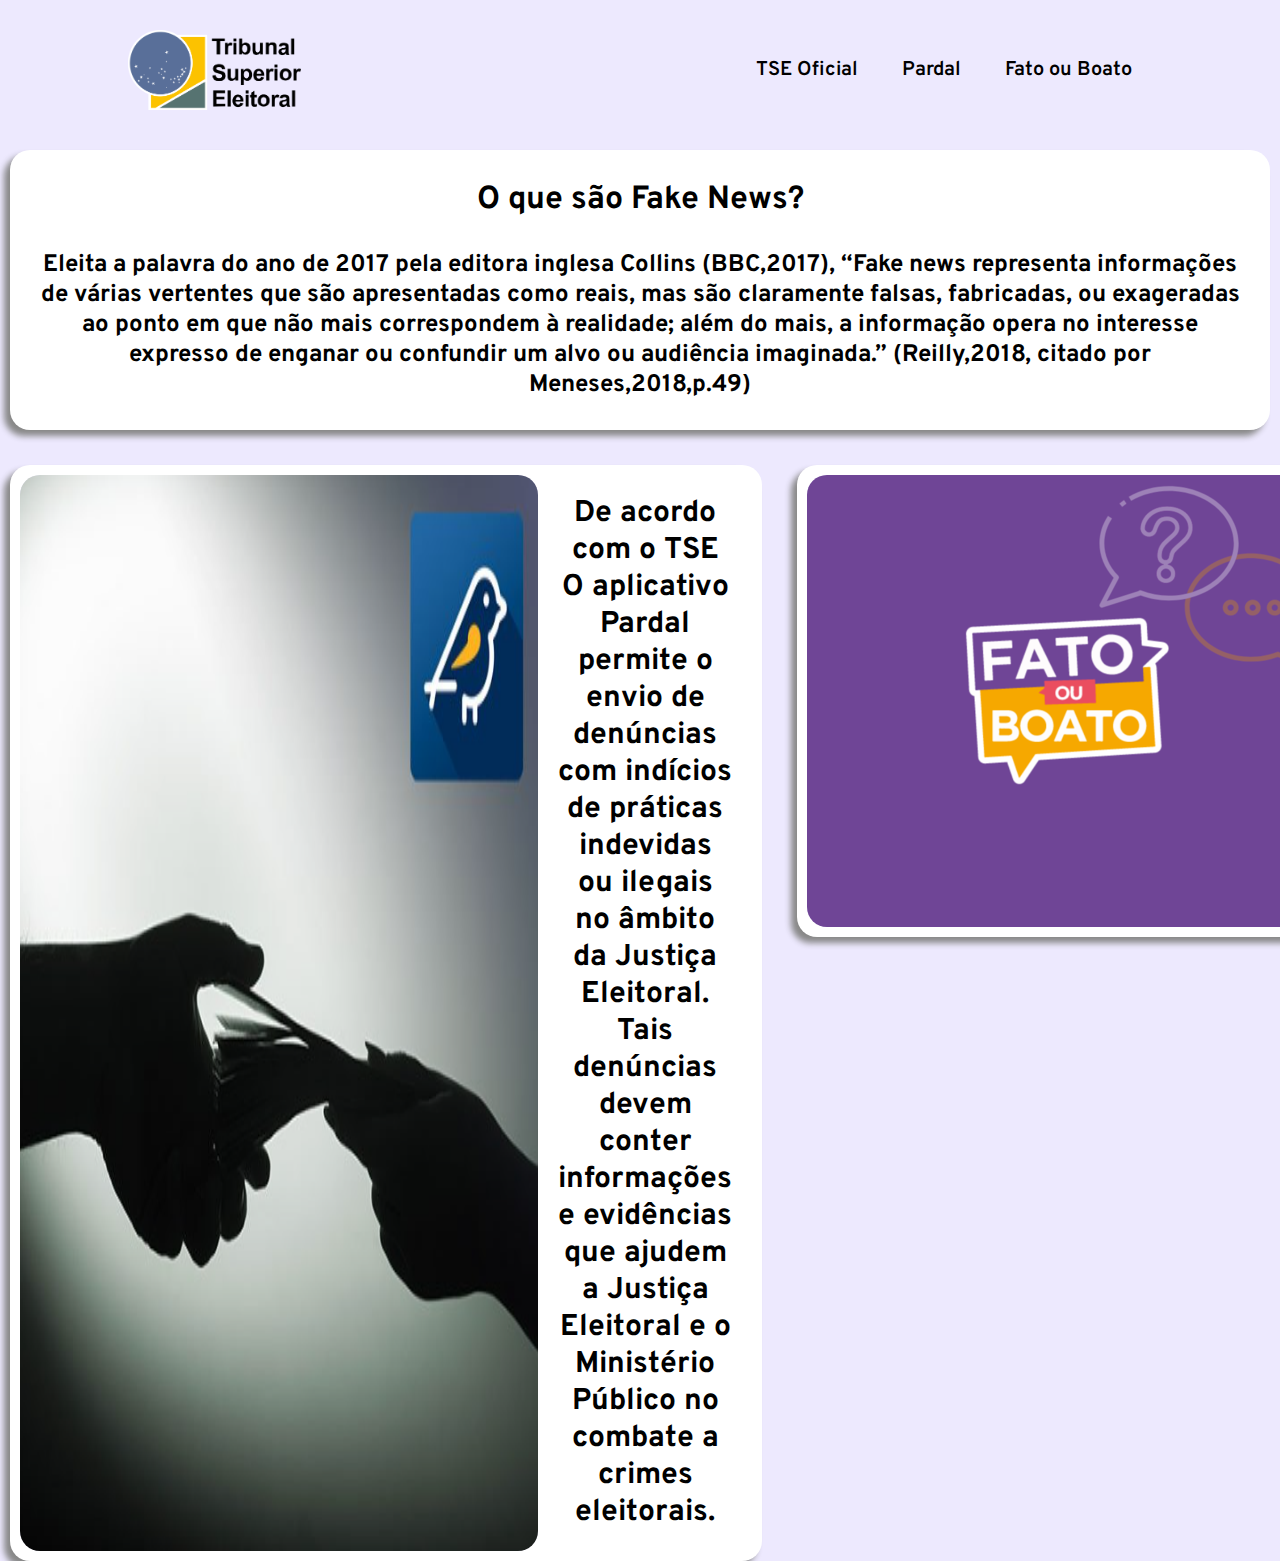
==== index.html @ 6caa854d "Atualização do site" ====
<!DOCTYPE html>
<html lang="pt-br">
<head>
    <meta charset="UTF-8">
    <meta http-equiv="X-UA-Compatible" content="IE=edge">
    <meta name="viewport" content="width=device-width, initial-scale=1.0">
    <title>SiteFakeNews</title>
    <link rel="stylesheet" href="style.css">
    
</head>
<body>
    <div class="header">
        <img class="logo" src="Imagens/tse-logo.png" alt="">
        <div>
            <ul class="navecao">
                <li><a target="_blank" href="https://www.tse.jus.br/">TSE Oficial</a></li>
                <li><a target="_blank" href="https://www.tse.jus.br/eleicoes/eleicoes-2022/aplicativos-justica-eleitoral">Pardal</a></li>
                <li><a target="_blank" href="https://www.justicaeleitoral.jus.br/fato-ou-boato/#">Fato ou Boato</a></li>
            </ul>
        </div>
    </div>
    
    <div class="oquesaofakenews">
        <h1>O que são Fake News?</h1>
        <h2>Eleita a palavra do ano de 2017 pela editora inglesa Collins (BBC,2017), “Fake news representa informações de várias vertentes
            que são apresentadas como reais, mas são claramente
            falsas, fabricadas, ou exageradas ao ponto em que
            não mais correspondem à realidade; além do mais,
            a informação opera no interesse expresso de enganar ou confundir um alvo ou audiência imaginada.”
            (Reilly,2018, citado por Meneses,2018,p.49)</h2>
    </div>

    <div class="container">
        <a class="linkdopardal" href="https://www.tse.jus.br/eleicoes/eleicoes-2022/aplicativos-justica-eleitoral" target="_blank">
        <div class="pardal">
            <img  style="border-radius: 20px ;" src="Imagens/Pardal.PNG" alt="">
            <h2>De acordo com o TSE O aplicativo Pardal permite o envio de denúncias com indícios de práticas indevidas ou ilegais no âmbito da Justiça Eleitoral. Tais denúncias devem conter informações e evidências que ajudem a Justiça Eleitoral e o Ministério Público no combate a crimes eleitorais.</h2>
        </div>
        </a>
        
        <a href="https://www.justicaeleitoral.jus.br/fato-ou-boato/#" target="_blank">
        <div class="fatoouboato">
            <img style="border-radius: 20px ;" src="Imagens/banner-fato-boato-grande.png" alt="">
            <h2>Ferramente de verificação de Fake News e notícias do meio</h2>
        
    </div>
</body>
</html>
---- style.css ----
@import url('https://fonts.googleapis.com/css2?family=Overpass&display=swap');

*{
    box-sizing: border-box;
    margin: 0;
    padding: 0;
    background-color: #EDE9FE;
}

li,a{
    font-family: 'Overpass', sans-serif;
    font-weight: 600;
    font-size: 20px;
    color: black;
    text-decoration: none;
}

.header{
    display: flex;
    justify-content: space-between;
    align-items: center;
    padding: 30px 10%;
}

.logo{
    float: left;
    height: 80px;
}

.navegacao{
    list-style: none;
}

.navegacao,li {
    display: inline-block;
    padding: 0px 20px;
}

.navegacao,li,a {
    transition: all 0.2s ease 0s;
}

.navegacao,li,a:hover {
    color: rgb(162, 0, 255);
}

.oquesaofakenews,h1,h2{
    background-color: white;
    padding: 10px;
    margin: 10px;
    border-radius: 20px;
    font-family: 'Overpass', sans-serif;
    text-align: center;
    
}

.oquesaofakenews{
    box-shadow: -6px 6px 6px #888;
    margin-bottom: 25px;
}

.pardal{
    display: flex;
    background-color: white;
    padding: 10px;
    margin: 10px;
    border-radius: 20px;
    font-family: 'Overpass', sans-serif;
    text-align: center;
    float: left;
    box-shadow: -6px 6px 6px #888;

}

.fatoouboato{
    display: flex;
    background-color: white;
    padding: 10px;
    margin: 10px;
    border-radius: 20px;
    font-family: 'Overpass', sans-serif;
    text-align: center;
    float: right;
    box-shadow: -6px 6px 6px #888;
    margin-right: 20px;
    margin-left: 25px;
    transition: all 0.2s ease 0s;

}
.container{
    display: flex;
    height: 500px;
}

.linkdopardal::after,.linkdopardal::before{
    content: "";
    position: absolute;
    opacity: 0.3;
    background: #000;
    border-radius: inherit;
    left: 0;
    bottom: 0;
    z-index: -1;
}


.linkdopardal:hover{
    transform: translate(12px, -12px);
}

.linkdopardal:hover::after{
    transform: translate(6px, 6px);
}
.linkdopardal:hover::before{
    transform: translate(12px, 12px);
}

.fatoouboato::after,.fatoouboato::before{
    content: "";
    position: absolute;
    opacity: 0.3;
    background: #000;
    border-radius: inherit;
    left: 0;
    bottom: 0;
    z-index: -1;
}

.fatoouboato:hover{
    transform: translate(12px, -12px);
}

.fatoouboato:hover::after{
    transform: translate(6px, 6px);
}
.fatoouboato:hover::before{
    transform: translate(12px, 12px);
}
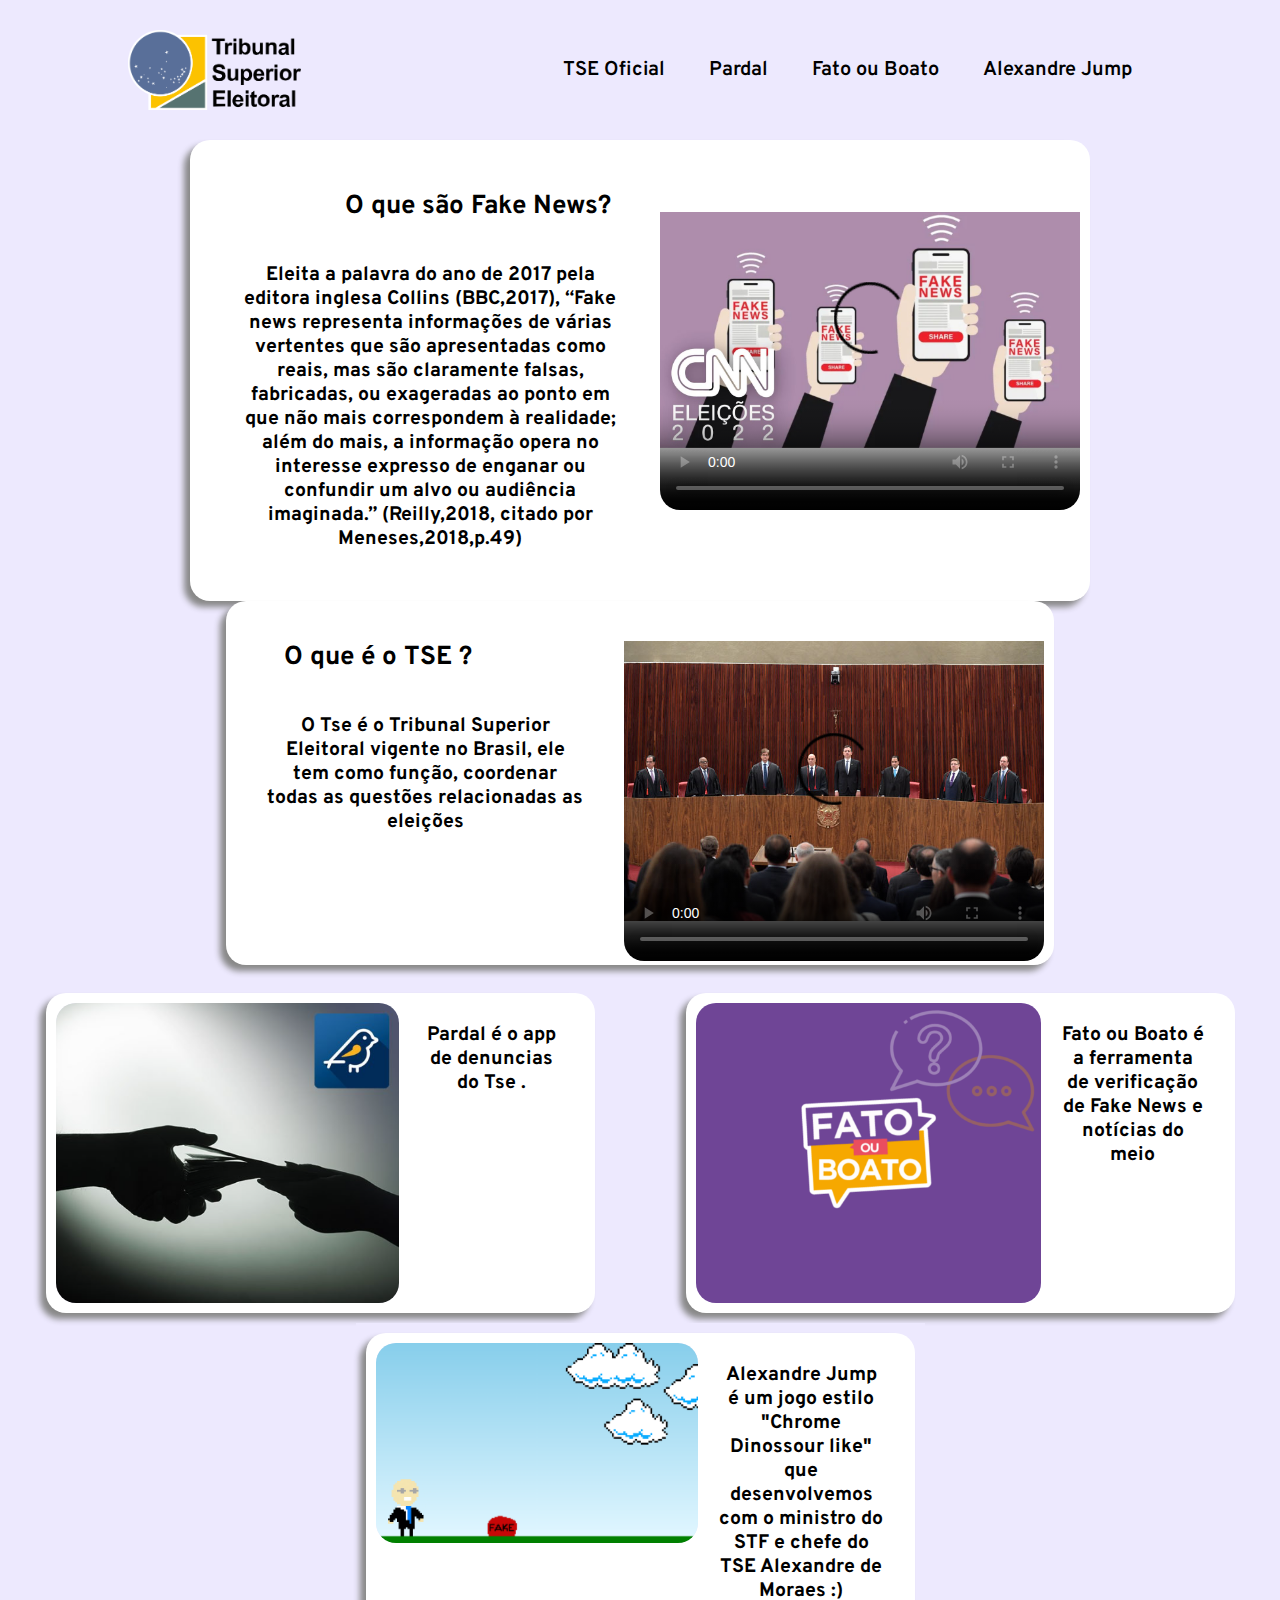
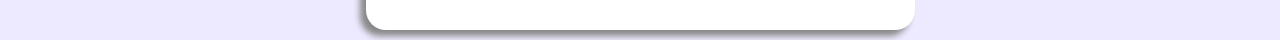
==== commit 8ccc6c1e: "Atualização2" ====
--- a/index.html
+++ b/index.html
@@ -16,33 +16,71 @@
                 <li><a target="_blank" href="https://www.tse.jus.br/">TSE Oficial</a></li>
                 <li><a target="_blank" href="https://www.tse.jus.br/eleicoes/eleicoes-2022/aplicativos-justica-eleitoral">Pardal</a></li>
                 <li><a target="_blank" href="https://www.justicaeleitoral.jus.br/fato-ou-boato/#">Fato ou Boato</a></li>
+                <li><a target="_blank" href="game.html">Alexandre Jump</a></li>
             </ul>
         </div>
     </div>
-    
-    <div class="oquesaofakenews">
-        <h1>O que são Fake News?</h1>
-        <h2>Eleita a palavra do ano de 2017 pela editora inglesa Collins (BBC,2017), “Fake news representa informações de várias vertentes
-            que são apresentadas como reais, mas são claramente
-            falsas, fabricadas, ou exageradas ao ponto em que
-            não mais correspondem à realidade; além do mais,
-            a informação opera no interesse expresso de enganar ou confundir um alvo ou audiência imaginada.”
-            (Reilly,2018, citado por Meneses,2018,p.49)</h2>
+    <div class="container0">
+        <div class="oquesaofakenews">
+            <div class="textooquesaofakenews">
+            <div class="containerh">
+                <div class="h1doh">
+                <h1>O que são Fake News?</h1>
+                </div>
+                <div class="h2doh">
+                <h2>Eleita a palavra do ano de 2017 pela editora inglesa Collins (BBC,2017), “Fake news representa informações de várias vertentes
+                que são apresentadas como reais, mas são claramente
+                falsas, fabricadas, ou exageradas ao ponto em que
+                não mais correspondem à realidade; além do mais,
+                a informação opera no interesse expresso de enganar ou confundir um alvo ou audiência imaginada.”
+                (Reilly,2018, citado por Meneses,2018,p.49)</h2>
+                </div>
+            </div>
+            </div>
+            <div style = " background-color: white;"class="videooquesaofakews">
+            <video style="border-radius:20px; background-color: white; " width="420" height="360" controls poster="Imagens/maxresdefault.jpg"> 
+                <source src="Imagens/4 em cada 10 brasileiros afirmam receber fake news diariamente _ LIVE CNN.mp4" type="video/mp4">
+            </video>
+            </div>
+        </div>
+        <div class="sobretse">
+            <div class="textooqueetse">
+                <h1 class="tseh1">O que é o TSE ?</h1>
+                <div class="filhotseh2">
+                <h2>O Tse é o Tribunal Superior Eleitoral vigente no Brasil, ele tem como função, coordenar todas as questões relacionadas as eleições</h2>
+                </div>
+            </div>
+            <div style="background-color: white;" class="tsevideo">
+                <video style="border-radius:20px; background-color: white; " width="420" height="360" controls poster="Imagens/tsethumb.jpg"> 
+                    <source src="Imagens/Entenda como funciona a composição do TSE _ EXPRESSO CNN.mp4"      type="video/mp4">
+            </div>
+
+
+        </div>
+    </div>
+    <div class="container">
+        <a href="https://www.tse.jus.br/eleicoes/eleicoes-2022/aplicativos-justica-eleitoral" target="_blank">
+            <div class="pardal">
+                <img  style="border-radius: 20px ; height: 300px;" src="Imagens/Pardal.PNG" alt="">
+                <h2>Pardal é o app de denuncias do Tse .</h2>
+            </div>
+        </a>
+        <a href="https://www.justicaeleitoral.jus.br/fato-ou-boato/#" target="_blank">
+            <div class="fatoouboato">
+                <img style="border-radius: 20px ;height: 300px;" src="Imagens/banner-fato-boato-grande.png" alt="">
+                <h2>Fato ou Boato é a ferramenta de verificação de Fake News e notícias do meio</h2>
+
+            </div>
+        </a>
+        <a href="game.html" target="_blank">
+            <div class="alexandrejumper">
+                <img style="border-radius: 20px ;height: 200px;" src="Imagens/ThumbJump.png">
+                <h2>Alexandre Jump é um jogo estilo "Chrome Dinossour like" que desenvolvemos com o ministro do STF e chefe do TSE Alexandre de Moraes :)</h2>
+            </div>
+        </a>   
     </div>
 
-    <div class="container">
-        <a class="linkdopardal" href="https://www.tse.jus.br/eleicoes/eleicoes-2022/aplicativos-justica-eleitoral" target="_blank">
-        <div class="pardal">
-            <img  style="border-radius: 20px ;" src="Imagens/Pardal.PNG" alt="">
-            <h2>De acordo com o TSE O aplicativo Pardal permite o envio de denúncias com indícios de práticas indevidas ou ilegais no âmbito da Justiça Eleitoral. Tais denúncias devem conter informações e evidências que ajudem a Justiça Eleitoral e o Ministério Público no combate a crimes eleitorais.</h2>
-        </div>
-        </a>
-        
-        <a href="https://www.justicaeleitoral.jus.br/fato-ou-boato/#" target="_blank">
-        <div class="fatoouboato">
-            <img style="border-radius: 20px ;" src="Imagens/banner-fato-boato-grande.png" alt="">
-            <h2>Ferramente de verificação de Fake News e notícias do meio</h2>
-        
+
     </div>
 </body>
 </html>--- a/style.css
+++ b/style.css
@@ -44,55 +44,137 @@
     color: rgb(162, 0, 255);
 }
 
-.oquesaofakenews,h1,h2{
-    background-color: white;
-    padding: 10px;
-    margin: 10px;
-    border-radius: 20px;
-    font-family: 'Overpass', sans-serif;
-    text-align: center;
+.container0{
+    font-size: 13px;
+    display: flex;
+    flex-direction: row;
+    flex-wrap: wrap;
+    justify-content: space-evenly;
+}
+
+.oquesaofakenews,h1,h2,.textooquesaofakenews,.textooqueetse{
     
-}
+    background-color: white;
+    padding: 10px;
+    margin: 10px;
+    border-radius: 20px;
+    font-family: 'Overpass', sans-serif;
+    text-align: center;
+    float: left;
+    display: flex;
+    
+}
+.containerh{
+    background-color: white;
+}
+.h1doh{
+    background-color: white;
+    float: left;
+    position: relative;
+    left: 25%;
+}
+
+
 
 .oquesaofakenews{
+    display: flex;
     box-shadow: -6px 6px 6px #888;
     margin-bottom: 25px;
+    width: 100vh;
+    margin-top: 0;
+    margin-bottom: 0;
+}
+
+.sobretse{
+    display: flex;
+    flex-direction: row;
+    background-color: white;
+    box-shadow: -6px 6px 6px #888;
+    width: 92vh;
+    border-radius: 20px;
+    margin: 0;
+}
+
+.textooqueetse{
+    display: flex;
+    flex-direction: column;
+    background-color: white;
+}
+.filhotseh2{
+    background-color: white;
+}
+
+.tsevideo{
+    border-radius: 20px;
+    margin-right: 10px;
+}
+
+.tseh1{
+    background-color: white;
+    float: left;
+    position: relative;
+    left: 5%;
+}
+
+.container{
+    display: flex;
+    flex-direction: row;
+    flex-wrap: wrap;
+    height: 400px;
+    margin-top: 2vh;
+    justify-content: space-around;
 }
 
 .pardal{
-    display: flex;
-    background-color: white;
-    padding: 10px;
-    margin: 10px;
-    border-radius: 20px;
-    font-family: 'Overpass', sans-serif;
-    text-align: center;
-    float: left;
-    box-shadow: -6px 6px 6px #888;
+    font-size: 13px;
+    display: flex;
+    background-color: white;
+    padding: 10px;
+    margin: 10px;
+    border-radius: 20px;
+    font-family: 'Overpass', sans-serif;
+    text-align: center;
+    box-shadow: -6px 6px 6px #888;
+    width: 61vh;
+    transition: all 0.2s ease 0s;
+    order: 1;
 
 }
 
 .fatoouboato{
-    display: flex;
-    background-color: white;
-    padding: 10px;
-    margin: 10px;
-    border-radius: 20px;
-    font-family: 'Overpass', sans-serif;
-    text-align: center;
-    float: right;
-    box-shadow: -6px 6px 6px #888;
-    margin-right: 20px;
-    margin-left: 25px;
-    transition: all 0.2s ease 0s;
-
-}
-.container{
-    display: flex;
-    height: 500px;
-}
-
-.linkdopardal::after,.linkdopardal::before{
+    font-size: 13px;
+    display: flex;
+    background-color: white;
+    padding: 10px;
+    margin: 10px;
+    border-radius: 20px;
+    font-family: 'Overpass', sans-serif;
+    text-align: center;
+    box-shadow: -6px 6px 6px #888;
+    transition: all 0.2s ease 0s;
+    width: 61vh;
+    order: 2;
+}
+
+.alexandrejumper{
+    font-size: 13px;
+    display: flex;
+    background-color: white;
+    padding: 10px;
+    margin: 10px;
+    border-radius: 20px;
+    font-family: 'Overpass', sans-serif;
+    text-align: center;
+    box-shadow: -6px 6px 6px #888;
+    transition: all 0.2s ease 0s;
+    width: 61vh;
+    height: 33vh;
+    order: 3;
+}
+
+
+
+.pardal::after,.pardal::before{
     content: "";
     position: absolute;
     opacity: 0.3;
@@ -104,14 +186,14 @@
 }
 
 
-.linkdopardal:hover{
+.pardal:hover{
     transform: translate(12px, -12px);
 }
 
-.linkdopardal:hover::after{
+.pardal:hover::after{
     transform: translate(6px, 6px);
 }
-.linkdopardal:hover::before{
+.pardal:hover::before{
     transform: translate(12px, 12px);
 }
 
@@ -135,4 +217,27 @@
 }
 .fatoouboato:hover::before{
     transform: translate(12px, 12px);
-}+}
+
+.alexandrejumper::after,.alexandrejumper::before{
+    content: "";
+    position: absolute;
+    opacity: 0.3;
+    background: #000;
+    border-radius: inherit;
+    left: 0;
+    bottom: 0;
+    z-index: -1;
+}
+
+.alexandrejumper:hover{
+    transform: translate(12px, -12px);
+}
+
+.alexandrejumper:hover::after{
+    transform: translate(6px, 6px);
+}
+.alexandrejumper:hover::before{
+    transform: translate(12px, 12px);
+}
+
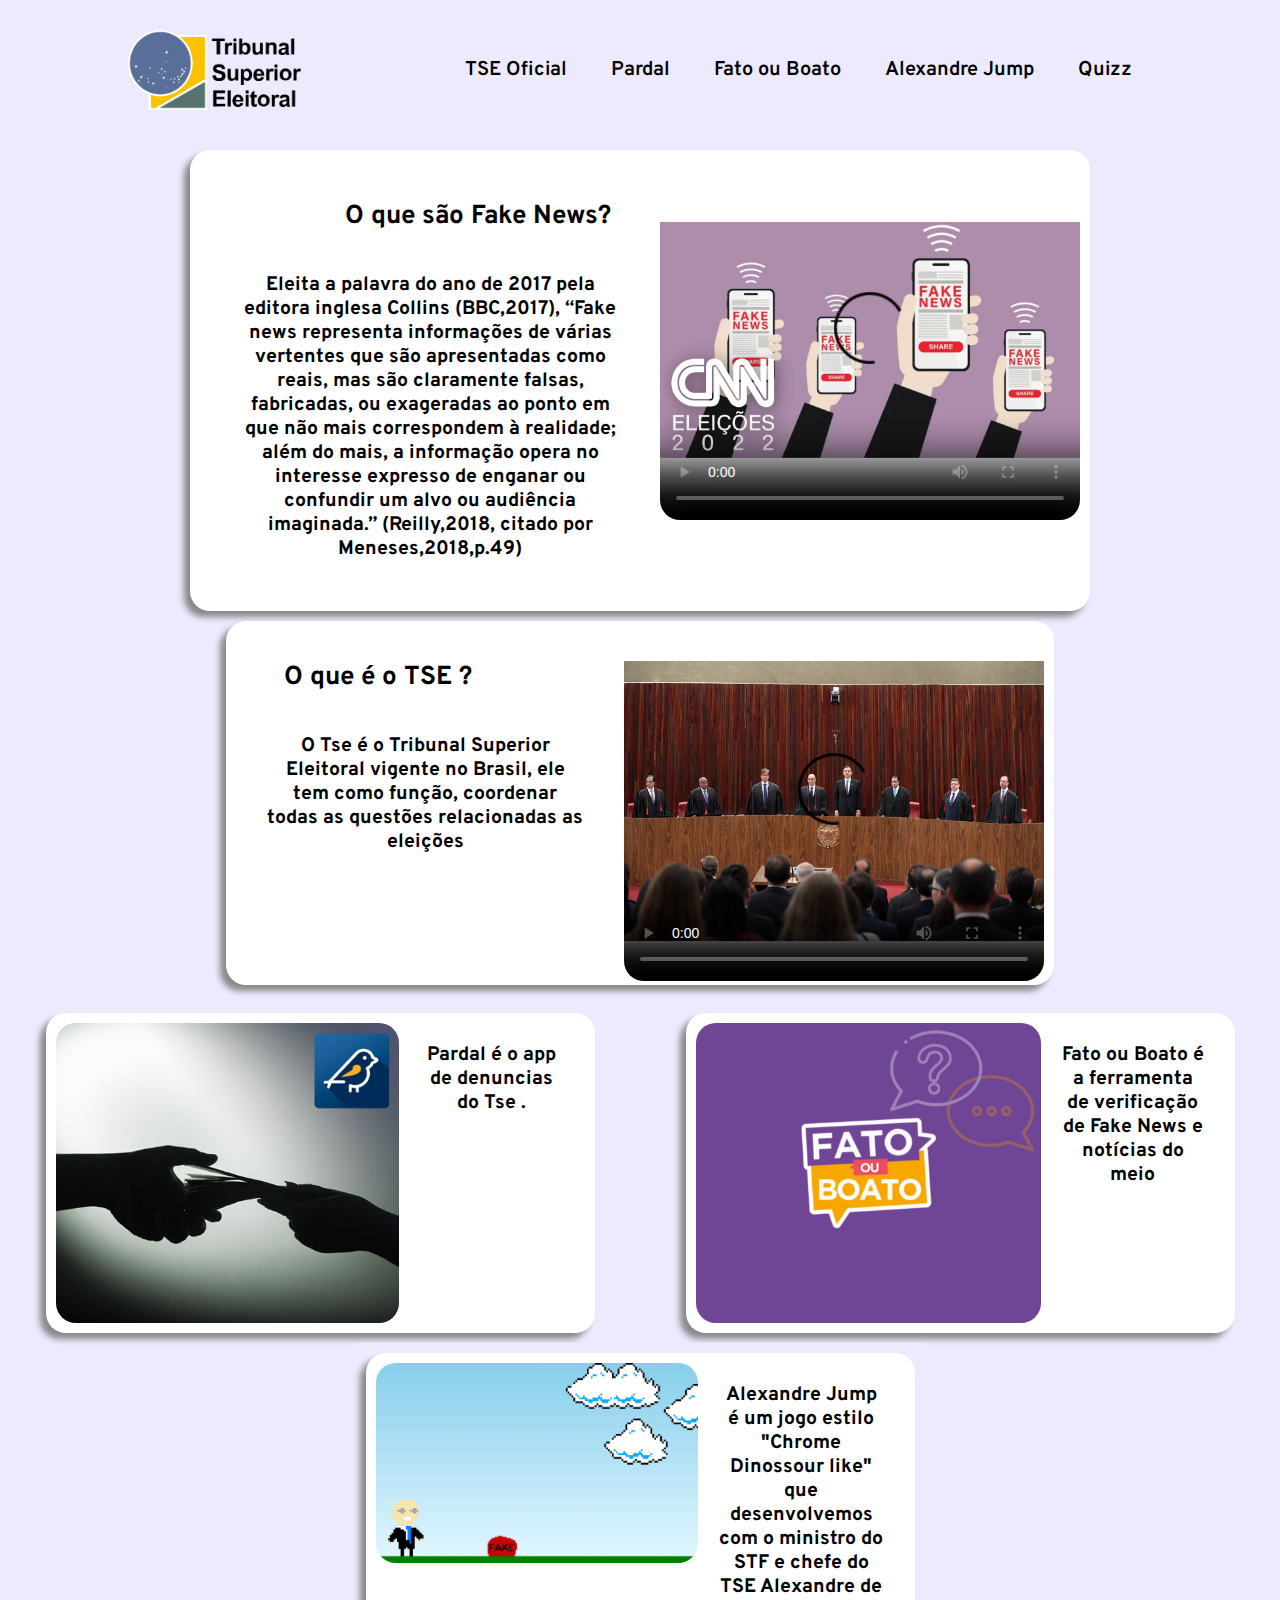
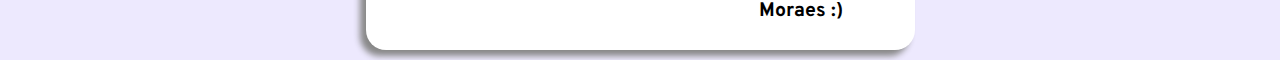
==== commit 510f165c: "Atualização 3" ====
--- a/index.html
+++ b/index.html
@@ -9,78 +9,80 @@
     
 </head>
 <body>
-    <div class="header">
-        <img class="logo" src="Imagens/tse-logo.png" alt="">
-        <div>
-            <ul class="navecao">
-                <li><a target="_blank" href="https://www.tse.jus.br/">TSE Oficial</a></li>
-                <li><a target="_blank" href="https://www.tse.jus.br/eleicoes/eleicoes-2022/aplicativos-justica-eleitoral">Pardal</a></li>
-                <li><a target="_blank" href="https://www.justicaeleitoral.jus.br/fato-ou-boato/#">Fato ou Boato</a></li>
-                <li><a target="_blank" href="game.html">Alexandre Jump</a></li>
-            </ul>
+    <div class="conteudo">
+        <div class="header">
+            <img class="logo" src="Imagens/tse-logo.png" alt="">
+            <div>
+                <ul class="navecao">
+                    <li><a target="_blank" href="https://www.tse.jus.br/">TSE Oficial</a></li>
+                    <li><a target="_blank" href="https://www.tse.jus.br/eleicoes/eleicoes-2022/aplicativos-justica-eleitoral">Pardal</a></li>
+                    <li><a target="_blank" href="https://www.justicaeleitoral.jus.br/fato-ou-boato/#">Fato ou Boato</a></li>
+                    <li><a target="_blank" href="game.html">Alexandre Jump</a></li>
+                    <li><a target="_blank" href="quiz.html">Quizz</a></li>
+                </ul>
+            </div>
         </div>
-    </div>
-    <div class="container0">
-        <div class="oquesaofakenews">
-            <div class="textooquesaofakenews">
-            <div class="containerh">
-                <div class="h1doh">
-                <h1>O que são Fake News?</h1>
+        <div class="container0">
+            <div class="oquesaofakenews">
+                <div class="textooquesaofakenews">
+                <div class="containerh">
+                    <div class="h1doh">
+                    <h1>O que são Fake News?</h1>
+                    </div>
+                    <div class="h2doh">
+                    <h2>Eleita a palavra do ano de 2017 pela editora inglesa Collins (BBC,2017), “Fake news representa informações de várias vertentes
+                    que são apresentadas como reais, mas são claramente
+                    falsas, fabricadas, ou exageradas ao ponto em que
+                    não mais correspondem à realidade; além do mais,
+                    a informação opera no interesse expresso de enganar ou confundir um alvo ou audiência imaginada.”
+                    (Reilly,2018, citado por Meneses,2018,p.49)</h2>
+                    </div>
                 </div>
-                <div class="h2doh">
-                <h2>Eleita a palavra do ano de 2017 pela editora inglesa Collins (BBC,2017), “Fake news representa informações de várias vertentes
-                que são apresentadas como reais, mas são claramente
-                falsas, fabricadas, ou exageradas ao ponto em que
-                não mais correspondem à realidade; além do mais,
-                a informação opera no interesse expresso de enganar ou confundir um alvo ou audiência imaginada.”
-                (Reilly,2018, citado por Meneses,2018,p.49)</h2>
+                </div>
+                <div style = " background-color: white;"class="videooquesaofakews">
+                <video style="border-radius:20px; background-color: white; " width="420" height="360" controls poster="Imagens/maxresdefault.jpg"> 
+                    <source src="Imagens/4 em cada 10 brasileiros afirmam receber fake news diariamente _ LIVE CNN.mp4" type="video/mp4">
+                </video>
                 </div>
             </div>
-            </div>
-            <div style = " background-color: white;"class="videooquesaofakews">
-            <video style="border-radius:20px; background-color: white; " width="420" height="360" controls poster="Imagens/maxresdefault.jpg"> 
-                <source src="Imagens/4 em cada 10 brasileiros afirmam receber fake news diariamente _ LIVE CNN.mp4" type="video/mp4">
-            </video>
+            <div class="sobretse">
+                <div class="textooqueetse">
+                    <h1 class="tseh1">O que é o TSE ?</h1>
+                    <div class="filhotseh2">
+                    <h2>O Tse é o Tribunal Superior Eleitoral vigente no Brasil, ele tem como função, coordenar todas as questões relacionadas as eleições</h2>
+                    </div>
+                </div>
+                <div style="background-color: white;" class="tsevideo">
+                    <video style="border-radius:20px; background-color: white; " width="420" height="360" controls poster="Imagens/tsethumb.jpg"> 
+                        <source src="Imagens/Entenda como funciona a composição do TSE _ EXPRESSO CNN.mp4"      type="video/mp4">
+                </div>
+
+
             </div>
         </div>
-        <div class="sobretse">
-            <div class="textooqueetse">
-                <h1 class="tseh1">O que é o TSE ?</h1>
-                <div class="filhotseh2">
-                <h2>O Tse é o Tribunal Superior Eleitoral vigente no Brasil, ele tem como função, coordenar todas as questões relacionadas as eleições</h2>
+        <div class="container">
+            <a href="https://www.tse.jus.br/eleicoes/eleicoes-2022/aplicativos-justica-eleitoral" target="_blank">
+                <div class="pardal">
+                    <img  style="border-radius: 20px ; height: 300px;" src="Imagens/Pardal.PNG" alt="">
+                    <h2>Pardal é o app de denuncias do Tse .</h2>
                 </div>
-            </div>
-            <div style="background-color: white;" class="tsevideo">
-                <video style="border-radius:20px; background-color: white; " width="420" height="360" controls poster="Imagens/tsethumb.jpg"> 
-                    <source src="Imagens/Entenda como funciona a composição do TSE _ EXPRESSO CNN.mp4"      type="video/mp4">
-            </div>
+            </a>
+            <a href="https://www.justicaeleitoral.jus.br/fato-ou-boato/#" target="_blank">
+                <div class="fatoouboato">
+                    <img style="border-radius: 20px ;height: 300px;" src="Imagens/banner-fato-boato-grande.png" alt="">
+                    <h2>Fato ou Boato é a ferramenta de verificação de Fake News e notícias do meio</h2>
 
-
+                </div>
+            </a>
+            <a href="game.html" target="_blank">
+                <div class="alexandrejumper">
+                    <img style="border-radius: 20px ;height: 200px;" src="Imagens/ThumbJump.png">
+                    <h2>Alexandre Jump é um jogo estilo "Chrome Dinossour like" que desenvolvemos com o ministro do STF e chefe do TSE Alexandre de Moraes :)</h2>
+                </div>
+            </a>   
         </div>
-    </div>
-    <div class="container">
-        <a href="https://www.tse.jus.br/eleicoes/eleicoes-2022/aplicativos-justica-eleitoral" target="_blank">
-            <div class="pardal">
-                <img  style="border-radius: 20px ; height: 300px;" src="Imagens/Pardal.PNG" alt="">
-                <h2>Pardal é o app de denuncias do Tse .</h2>
-            </div>
-        </a>
-        <a href="https://www.justicaeleitoral.jus.br/fato-ou-boato/#" target="_blank">
-            <div class="fatoouboato">
-                <img style="border-radius: 20px ;height: 300px;" src="Imagens/banner-fato-boato-grande.png" alt="">
-                <h2>Fato ou Boato é a ferramenta de verificação de Fake News e notícias do meio</h2>
-
-            </div>
-        </a>
-        <a href="game.html" target="_blank">
-            <div class="alexandrejumper">
-                <img style="border-radius: 20px ;height: 200px;" src="Imagens/ThumbJump.png">
-                <h2>Alexandre Jump é um jogo estilo "Chrome Dinossour like" que desenvolvemos com o ministro do STF e chefe do TSE Alexandre de Moraes :)</h2>
-            </div>
-        </a>   
+        
     </div>
 
-
-    </div>
 </body>
 </html>--- a/style.css
+++ b/style.css
@@ -22,6 +22,12 @@
     padding: 30px 10%;
 }
 
+@media screen and (max-width: 900px){
+    .header,.navegacao{
+        flex-direction: column;
+    }
+}
+
 .logo{
     float: left;
     height: 80px;
@@ -81,7 +87,7 @@
     box-shadow: -6px 6px 6px #888;
     margin-bottom: 25px;
     width: 100vh;
-    margin-top: 0;
+    margin-top: 10;
     margin-bottom: 0;
 }
 
@@ -92,7 +98,7 @@
     box-shadow: -6px 6px 6px #888;
     width: 92vh;
     border-radius: 20px;
-    margin: 0;
+    margin-top: 10px;
 }
 
 .textooqueetse{
@@ -171,7 +177,6 @@
     height: 33vh;
     order: 3;
 }
-
 
 
 .pardal::after,.pardal::before{
